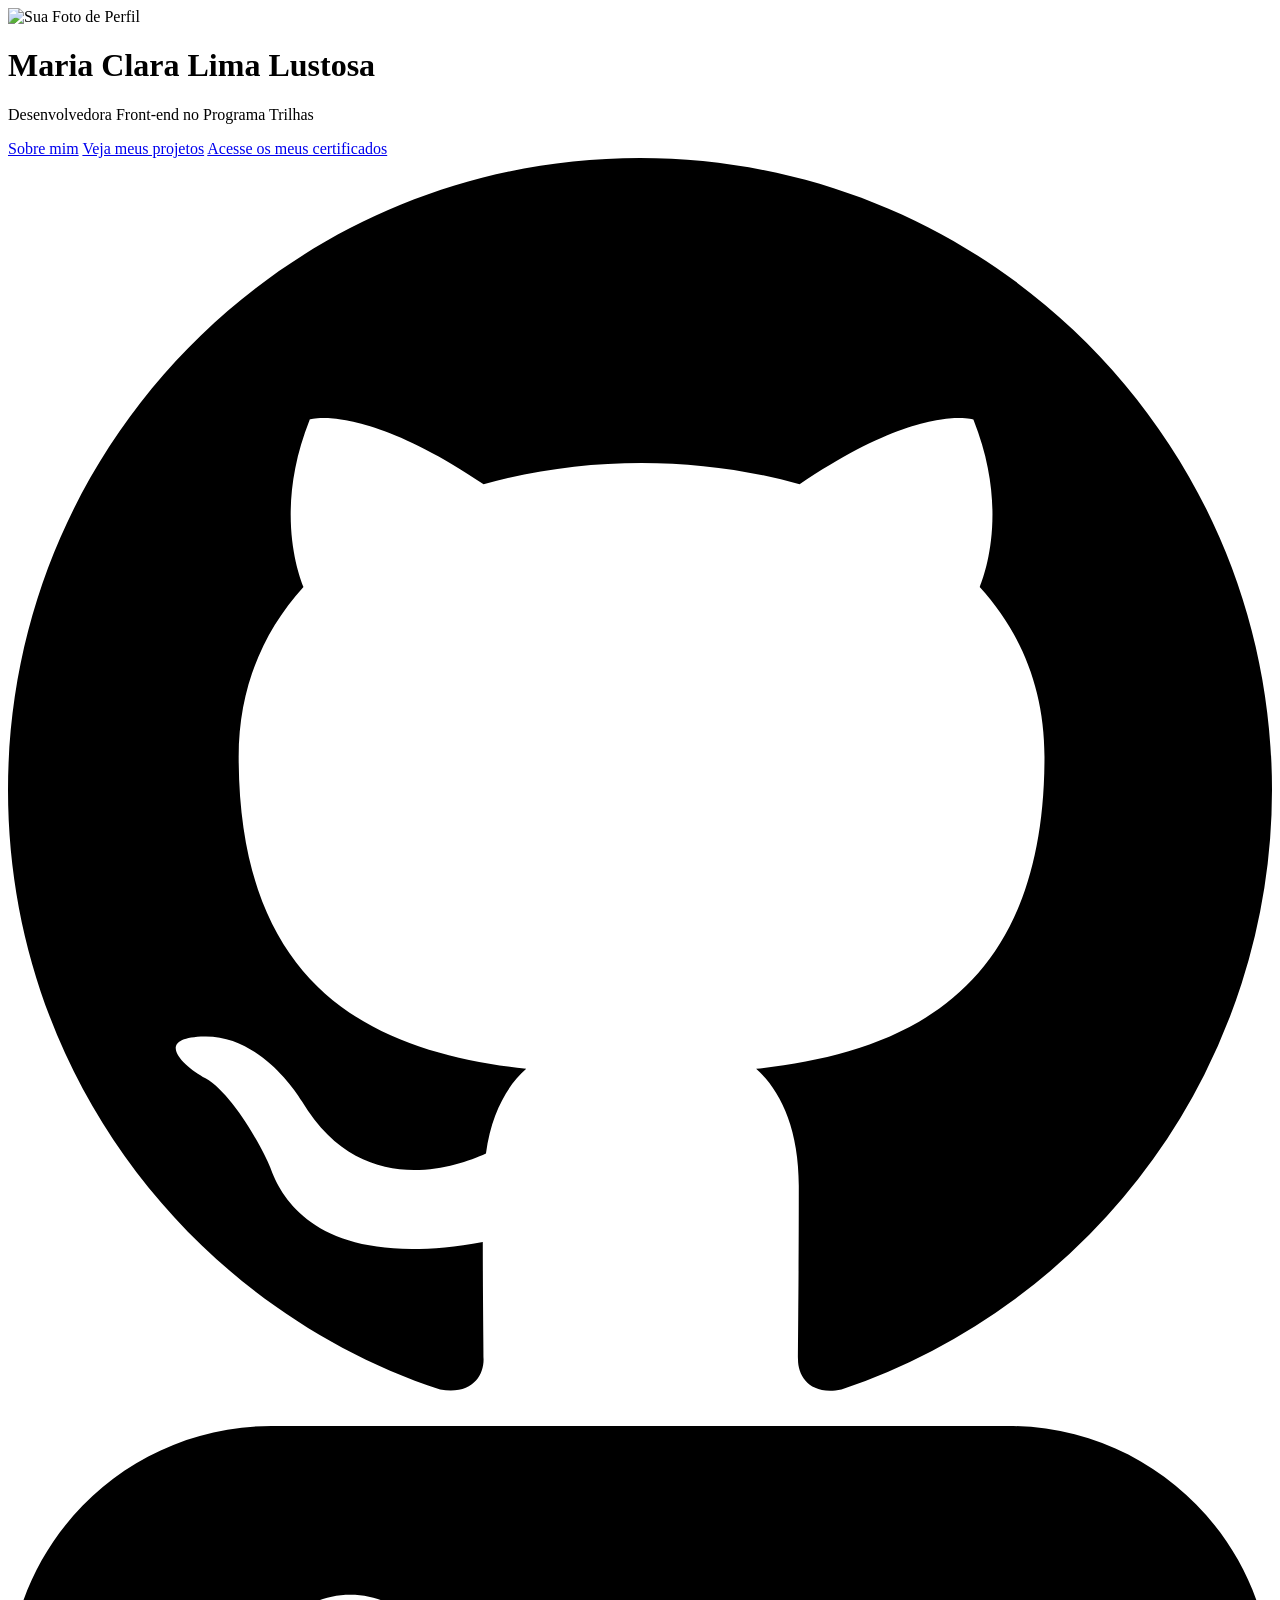
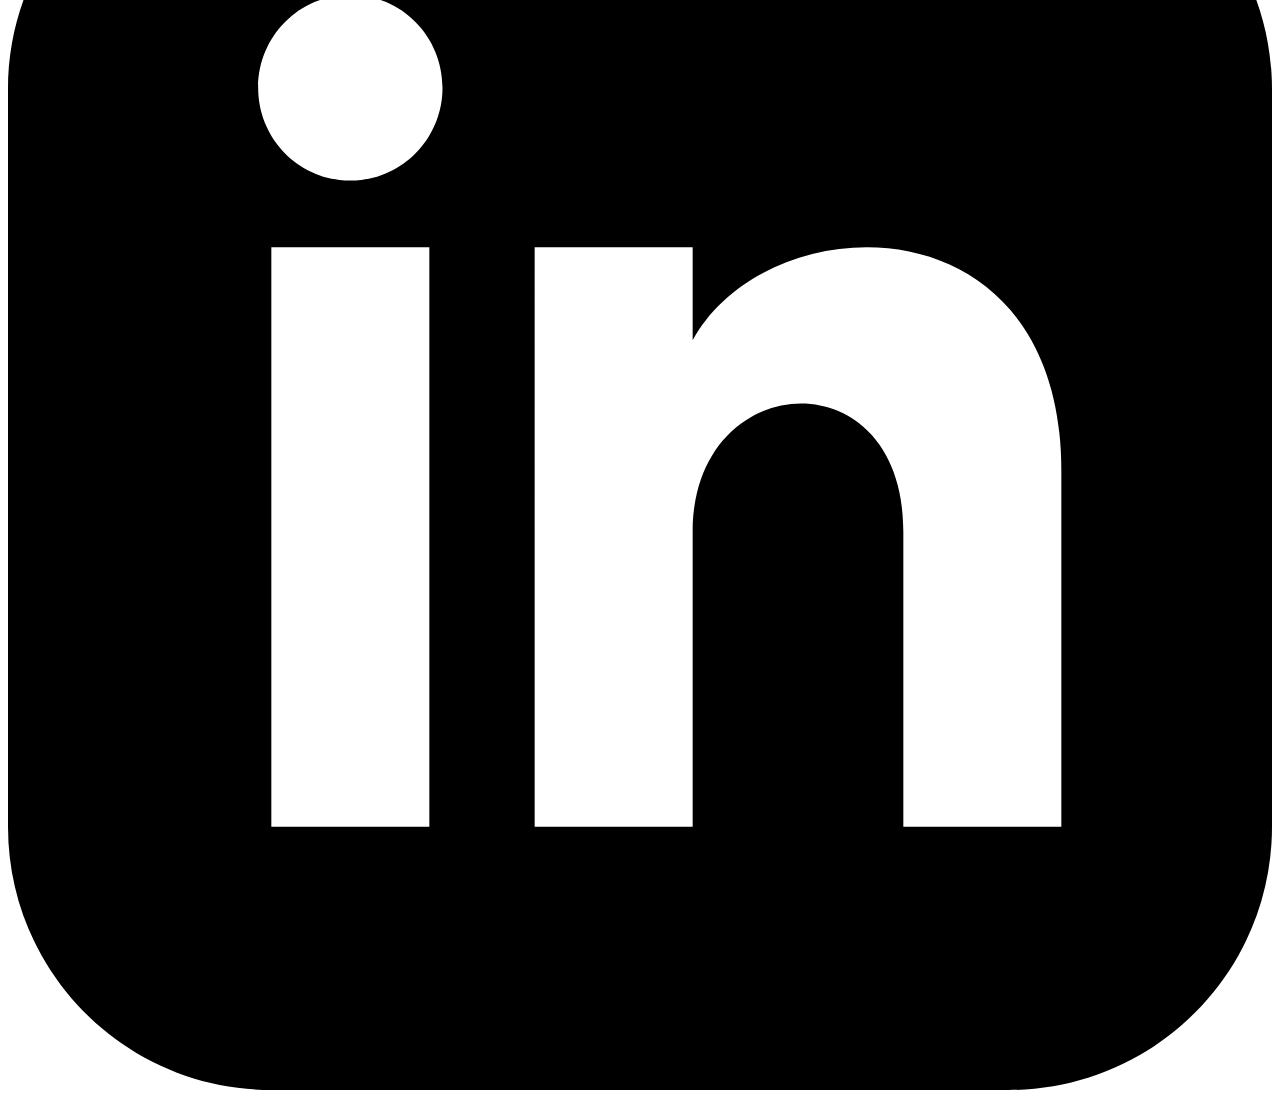
==== index.html @ 17d282cd "Create initial HTML structure for portfolio site" ====
<!DOCTYPE html>
<html lang="pt-BR">
<head>
  <meta charset="UTF-8">
  <meta name="viewport" content="width=device-width, initial-scale=1.0">
  <title>Portfólio Front-end</title>
  <link rel="stylesheet" href="style.css">
</head>
<body>

  <main class="container">
    <header class="profile">
      <img src="image.png" alt="Sua Foto de Perfil" class="avatar">
      <h1 class="name">Maria Clara Lima Lustosa</h1>
      <p class="role">Desenvolvedora Front-end no Programa Trilhas</p>
    </header>

    <nav class="links-container">
      <a href="sobre.html" class="btn-link">Sobre mim</a>
      <a href="projetos.html" class="btn-link">Veja meus projetos</a>
      <a href="#" class="btn-link" target="_blank">Acesse os meus certificados</a>
    </nav>

    <footer class="social-icons">

      <a href="https://github.com/mariw2e" target="_blank" aria-label="GitHub">
        <svg xmlns="http://www.w3.org/2000/svg" viewBox="0 0 24 24"><path d="M12 0C5.37 0 0 5.37 0 12c0 5.31 3.435 9.795 8.205 11.385.6.105.825-.255.825-.57 0-.285-.015-1.23-.015-2.235-3.015.555-3.795-.735-4.035-1.41-.135-.345-.72-1.41-1.23-1.695-.42-.225-1.02-.78-.015-.795.945-.015 1.62.87 1.845 1.23 1.08 1.815 2.805 1.305 3.495.99.105-.78.42-1.305.765-1.605-2.67-.3-5.46-1.335-5.46-5.925 0-1.305.465-2.385 1.23-3.225-.12-.3-.54-1.53.12-3.18 0 0 1.005-.315 3.3 1.23.96-.27 1.98-.405 3-.405s2.04.135 3 .405c2.295-1.56 3.3-1.23 3.3-1.23.66 1.65.24 2.88.12 3.18.765.84 1.23 1.905 1.23 3.225 0 4.605-2.805 5.625-5.475 5.925.435.375.81 1.095.81 2.22 0 1.605-.015 2.895-.015 3.3 0 .315.225.69.825.57A12.02 12.02 0 0024 12c0-6.63-5.37-12-12-12z"/></svg>
      </a>

      <a href="https://linkedin.com/in/maria-clara-lima-lustosa" target="_blank" aria-label="LinkedIn">
        <svg xmlns="http://www.w3.org/2000/svg" viewBox="0 0 24 24"><path d="M19 0h-14c-2.761 0-5 2.239-5 5v14c0 2.761 2.239 5 5 5h14c2.762 0 5-2.239 5-5v-14c0-2.761-2.238-5-5-5zm-11 19h-3v-11h3v11zm-1.5-12.268c-.966 0-1.75-.79-1.75-1.764s.784-1.764 1.75-1.764 1.75.79 1.75 1.764-.783 1.764-1.75 1.764zm13.5 12.268h-3v-5.604c0-3.368-4-3.113-4 0v5.604h-3v-11h3v1.765c1.396-2.586 7-2.777 7 2.476v6.759z"/></svg>
      </a>
    </footer
  </main>

</body>
</html>
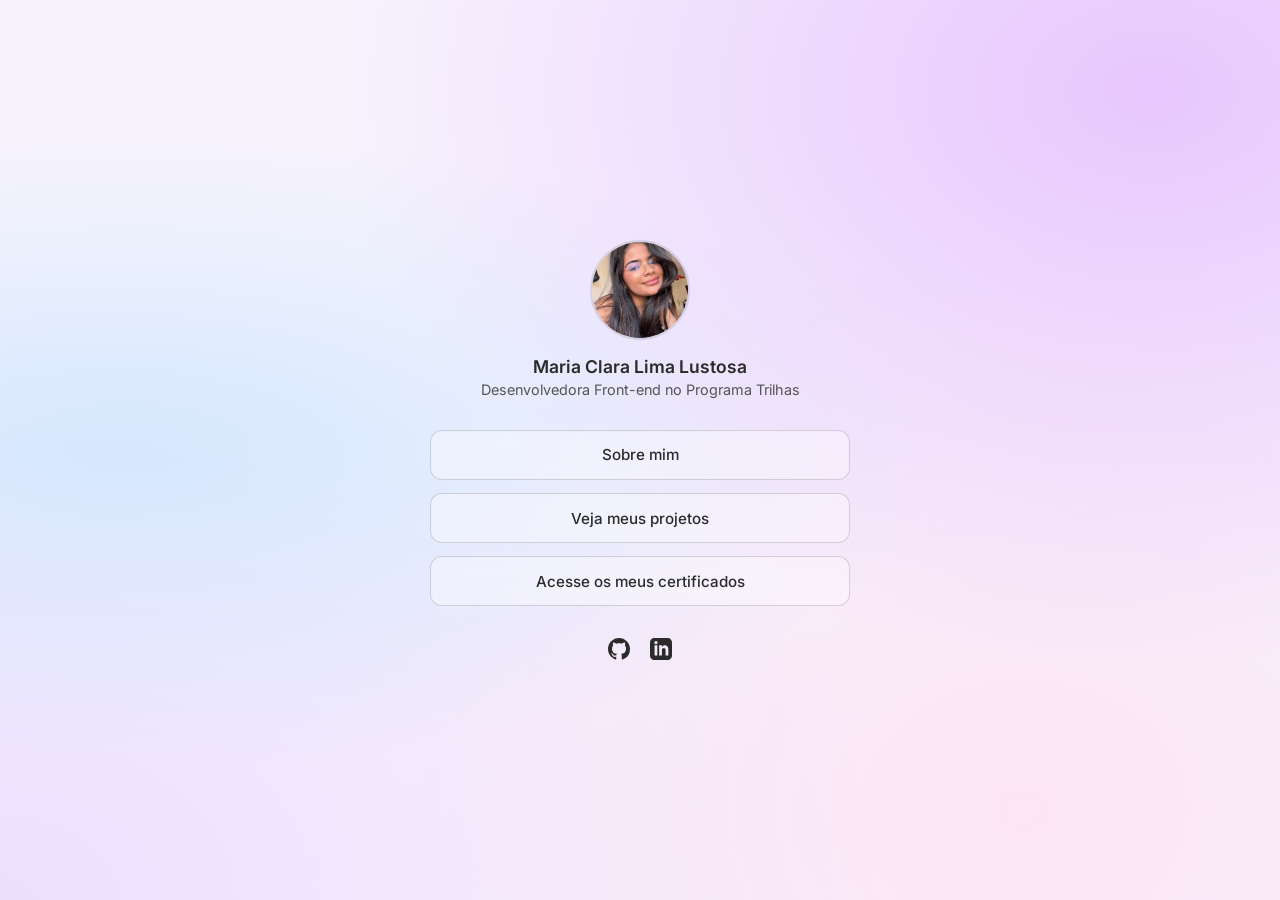
==== commit fc5a30e0: "Fix image path and close footer tag in index.html Updated image source and fixed footer tag." ====
--- a/index.html
+++ b/index.html
@@ -10,7 +10,7 @@
 
   <main class="container">
     <header class="profile">
-      <img src="image.png" alt="Sua Foto de Perfil" class="avatar">
+      <img src="assets/image.png" alt="Foto de Perfil" class="avatar">
       <h1 class="name">Maria Clara Lima Lustosa</h1>
       <p class="role">Desenvolvedora Front-end no Programa Trilhas</p>
     </header>
--- a/style.css
+++ b/style.css
@@ -0,0 +1,174 @@
+
+@import url('https://fonts.googleapis.com/css2?family=Inter:wght@400;500;600;700&display=swap');
+
+* {
+  margin: 0;
+  padding: 0;
+  box-sizing: border-box;
+  font-family: 'Inter', sans-serif;
+}
+
+body {
+  min-height: 100vh;
+  display: flex;
+  justify-content: center;
+  align-items: center;
+  padding: 2rem 1rem;
+  background-color: #f7f3fd;
+  background-image: 
+    radial-gradient(at 90% 10%, rgba(225, 180, 255, 0.7) 0px, transparent 50%),
+    radial-gradient(at 10% 50%, rgba(200, 230, 255, 0.7) 0px, transparent 50%),
+    radial-gradient(at 80% 90%, rgba(255, 220, 240, 0.6) 0px, transparent 50%),
+    radial-gradient(at 0% 100%, rgba(230, 210, 255, 0.6) 0px, transparent 50%);
+  background-attachment: fixed;
+  color: #1f1f1f;
+}
+
+.container {
+  width: 100%;
+  max-width: 650px;
+  display: flex;
+  flex-direction: column;
+  align-items: center;
+  text-align: center;
+}
+
+.profile {
+  margin-bottom: 2rem;
+}
+
+.avatar {
+  width: 100px;
+  height: 100px;
+  border-radius: 50%;
+  object-fit: cover;
+  border: 2px solid rgba(0, 0, 0, 0.1);
+  margin-bottom: 0.75rem;
+}
+
+.name {
+  font-size: 1.1rem;
+  font-weight: 600;
+  color: #2b2b2b;
+  margin-bottom: 0.25rem;
+}
+
+.role {
+  font-size: 0.9rem;
+  color: #555555;
+  font-weight: 400;
+}
+
+.links-container {
+  width: 100%;
+  max-width: 420px;
+  display: flex;
+  flex-direction: column;
+  gap: 0.85rem;
+  margin-bottom: 2rem;
+}
+
+.btn-link {
+  display: block;
+  width: 100%;
+  padding: 0.9rem 1.2rem;
+  background: rgba(255, 255, 255, 0.35);
+  border: 1px solid rgba(0, 0, 0, 0.15);
+  border-radius: 12px;
+  color: #2b2b2b;
+  font-size: 0.95rem;
+  font-weight: 500;
+  text-decoration: none;
+  backdrop-filter: blur(10px);
+  transition: all 0.2s ease;
+}
+
+.btn-link:hover {
+  background: rgba(255, 255, 255, 0.6);
+  transform: translateY(-2px);
+  border-color: rgba(0, 0, 0, 0.25);
+}
+
+.about-text {
+  max-width: 520px;
+  font-size: 0.95rem;
+  line-height: 1.6;
+  color: #333333;
+  margin-bottom: 2rem;
+}
+
+.projects-grid {
+  display: grid;
+  grid-template-columns: repeat(2, 1fr);
+  gap: 1.25rem;
+  width: 100%;
+  max-width: 600px;
+  margin-bottom: 2rem;
+}
+
+.project-card {
+  background: rgba(255, 255, 255, 0.35);
+  border: 1px solid rgba(0, 0, 0, 0.12);
+  border-radius: 12px;
+  padding: 1rem;
+  display: flex;
+  flex-direction: column;
+  backdrop-filter: blur(10px);
+  text-align: left;
+}
+
+.project-thumb {
+  width: 100%;
+  height: 130px;
+  border-radius: 8px;
+  object-fit: cover;
+  background-color: #e5e5e5;
+  margin-bottom: 0.8rem;
+}
+
+.project-link {
+  color: #2b2b2b;
+  text-decoration: none;
+  font-size: 0.85rem;
+  font-weight: 600;
+  display: inline-flex;
+  align-items: center;
+  gap: 0.3rem;
+  margin-top: auto;
+}
+
+.project-link:hover {
+  text-decoration: underline;
+}
+
+.social-icons {
+  display: flex;
+  gap: 1.25rem;
+  justify-content: center;
+  align-items: center;
+}
+
+.social-icons a {
+  color: #2b2b2b;
+  display: flex;
+  align-items: center;
+  justify-content: center;
+  transition: transform 0.2s, color 0.2s;
+}
+
+.social-icons a:hover {
+  transform: scale(1.15);
+  color: #000;
+}
+
+.social-icons svg {
+  width: 22px;
+  height: 22px;
+  fill: currentColor;
+}
+
+@media (max-width: 500px) {
+  .projects-grid {
+    grid-template-columns: 1fr;
+  }
+}
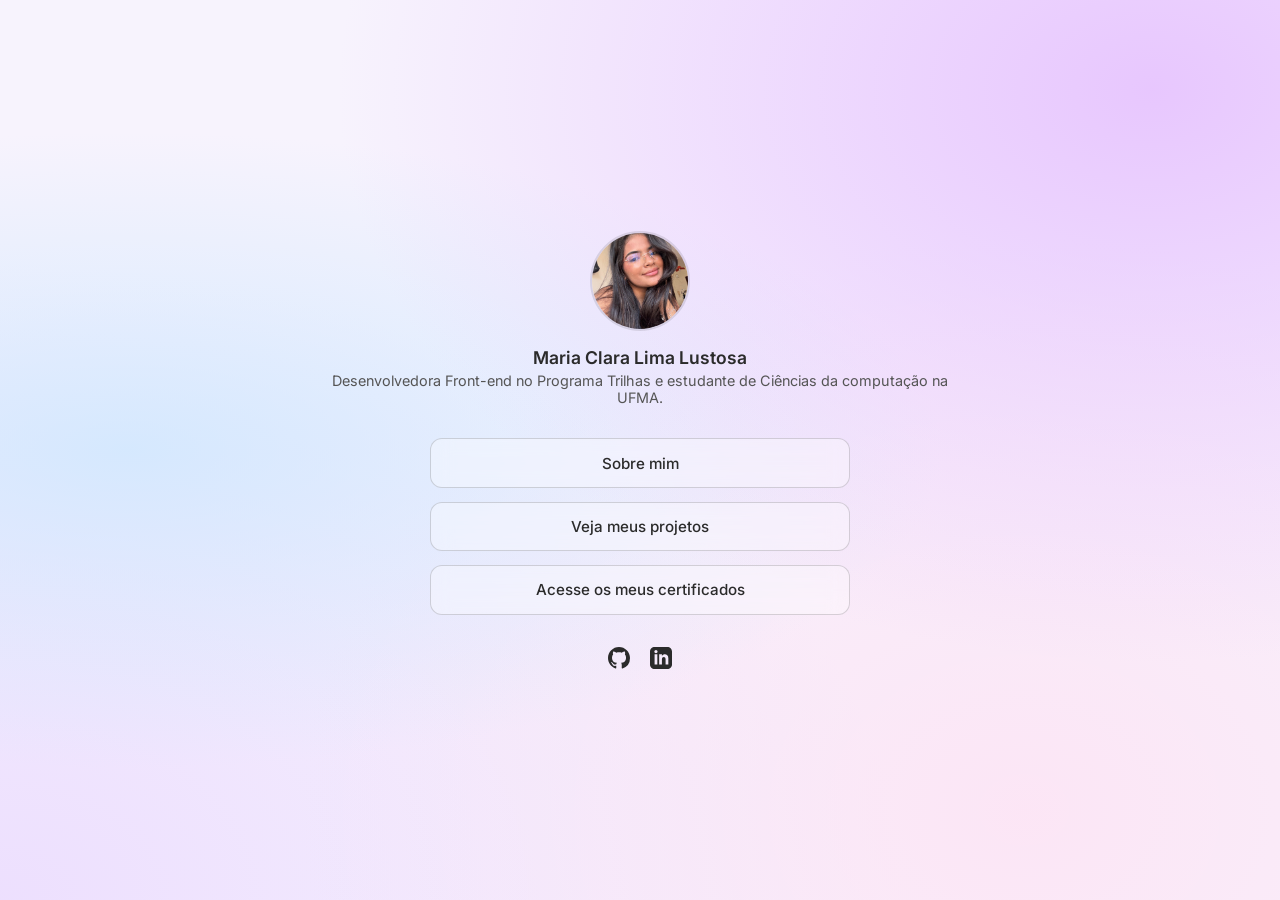
==== commit 94843545: "Fix HTML structure and update profile description Updated the profile description and fixed HTML syn" ====
--- a/index.html
+++ b/index.html
@@ -12,7 +12,7 @@
     <header class="profile">
       <img src="assets/image.png" alt="Foto de Perfil" class="avatar">
       <h1 class="name">Maria Clara Lima Lustosa</h1>
-      <p class="role">Desenvolvedora Front-end no Programa Trilhas</p>
+      <p class="role">Desenvolvedora Front-end no Programa Trilhas e estudante de Ciências da computação na UFMA. </p>
     </header>
 
     <nav class="links-container">
